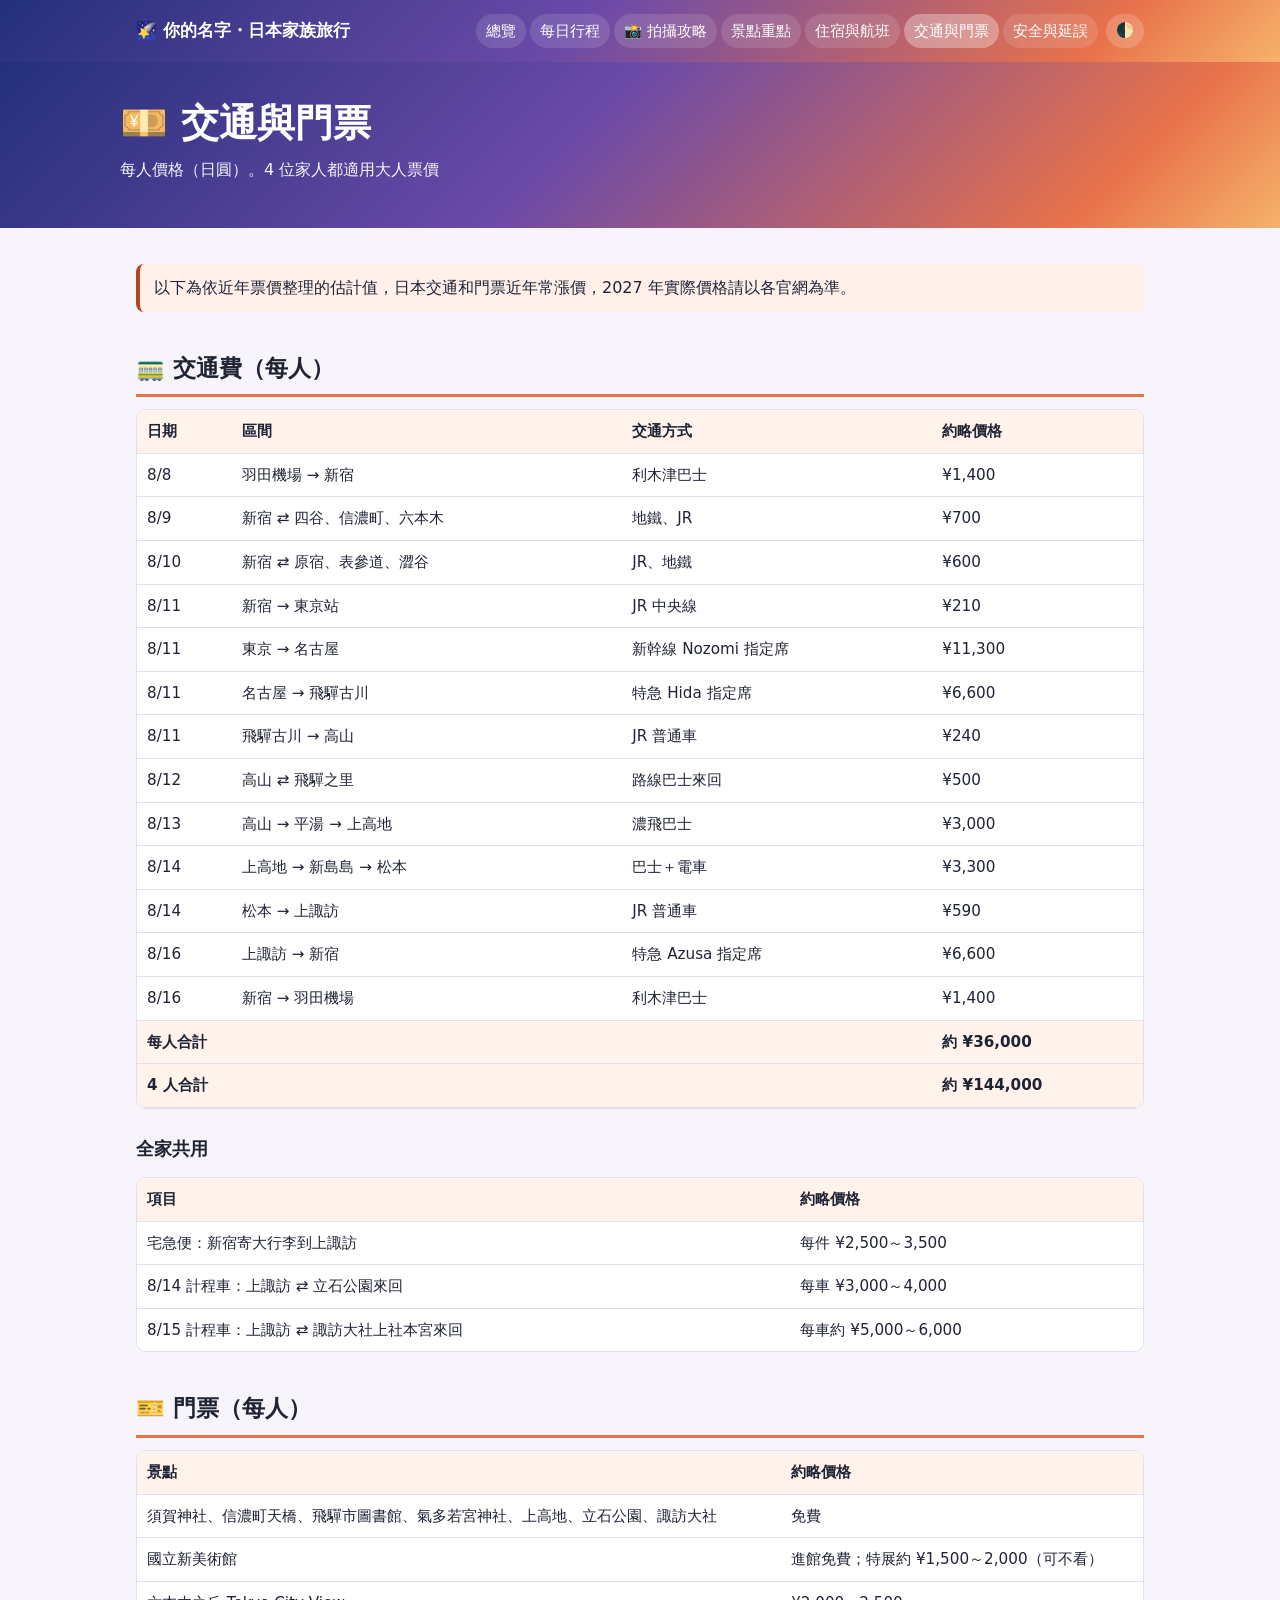
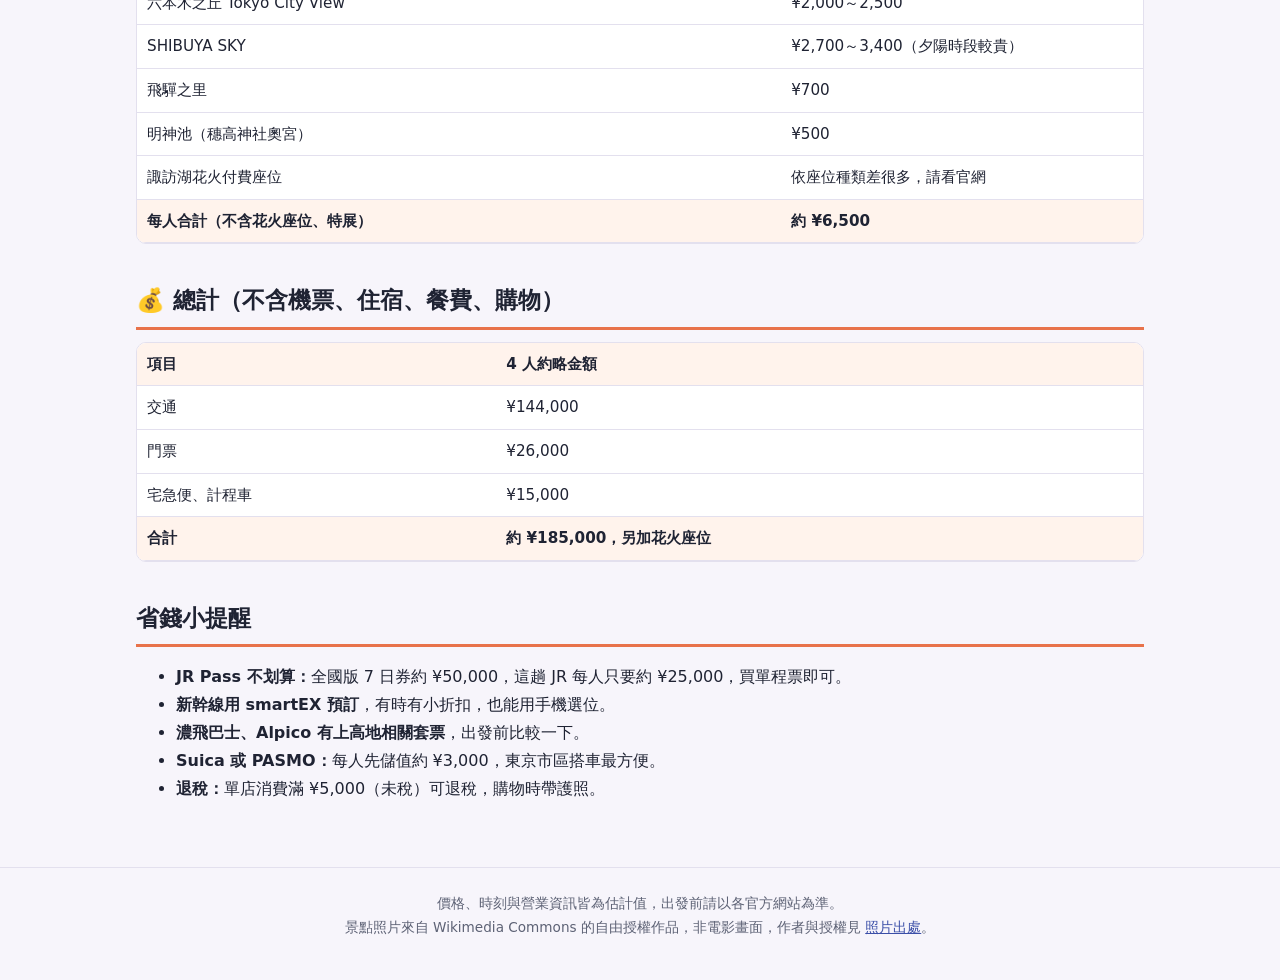
==== costs.html @ 2f8789e5 "Add Your Name family trip site Static GitHub Pages site: 9-day itinerary, Your Name photography guid" ====
<!doctype html>
<html lang="zh-Hant">
<head>
<meta charset="utf-8">
<meta name="viewport" content="width=device-width, initial-scale=1">
<title>交通與門票</title>
<link rel="stylesheet" href="assets/style.css">
</head>
<body>
<section class="hero"><div class="inner">
  <h1>💴 交通與門票</h1>
  <p>每人價格（日圓）。4 位家人都適用大人票價</p>
</div></section>
<main>
  <div class="warn">以下為依近年票價整理的估計值，日本交通和門票近年常漲價，2027 年實際價格請以各官網為準。</div>

  <h2>🚃 交通費（每人）</h2>
  <div class="table-wrap"><table>
    <tr><th>日期</th><th>區間</th><th>交通方式</th><th>約略價格</th></tr>
    <tr><td>8/8</td><td>羽田機場 → 新宿</td><td>利木津巴士</td><td>¥1,400</td></tr>
    <tr><td>8/9</td><td>新宿 ⇄ 四谷、信濃町、六本木</td><td>地鐵、JR</td><td>¥700</td></tr>
    <tr><td>8/10</td><td>新宿 ⇄ 原宿、表參道、澀谷</td><td>JR、地鐵</td><td>¥600</td></tr>
    <tr><td>8/11</td><td>新宿 → 東京站</td><td>JR 中央線</td><td>¥210</td></tr>
    <tr><td>8/11</td><td>東京 → 名古屋</td><td>新幹線 Nozomi 指定席</td><td>¥11,300</td></tr>
    <tr><td>8/11</td><td>名古屋 → 飛驒古川</td><td>特急 Hida 指定席</td><td>¥6,600</td></tr>
    <tr><td>8/11</td><td>飛驒古川 → 高山</td><td>JR 普通車</td><td>¥240</td></tr>
    <tr><td>8/12</td><td>高山 ⇄ 飛驒之里</td><td>路線巴士來回</td><td>¥500</td></tr>
    <tr><td>8/13</td><td>高山 → 平湯 → 上高地</td><td>濃飛巴士</td><td>¥3,000</td></tr>
    <tr><td>8/14</td><td>上高地 → 新島島 → 松本</td><td>巴士＋電車</td><td>¥3,300</td></tr>
    <tr><td>8/14</td><td>松本 → 上諏訪</td><td>JR 普通車</td><td>¥590</td></tr>
    <tr><td>8/16</td><td>上諏訪 → 新宿</td><td>特急 Azusa 指定席</td><td>¥6,600</td></tr>
    <tr><td>8/16</td><td>新宿 → 羽田機場</td><td>利木津巴士</td><td>¥1,400</td></tr>
    <tr><th colspan="3">每人合計</th><th>約 ¥36,000</th></tr>
    <tr><th colspan="3">4 人合計</th><th>約 ¥144,000</th></tr>
  </table></div>

  <h3>全家共用</h3>
  <div class="table-wrap"><table>
    <tr><th>項目</th><th>約略價格</th></tr>
    <tr><td>宅急便：新宿寄大行李到上諏訪</td><td>每件 ¥2,500～3,500</td></tr>
    <tr><td>8/14 計程車：上諏訪 ⇄ 立石公園來回</td><td>每車 ¥3,000～4,000</td></tr>
    <tr><td>8/15 計程車：上諏訪 ⇄ 諏訪大社上社本宮來回</td><td>每車約 ¥5,000～6,000</td></tr>
  </table></div>

  <h2>🎫 門票（每人）</h2>
  <div class="table-wrap"><table>
    <tr><th>景點</th><th>約略價格</th></tr>
    <tr><td>須賀神社、信濃町天橋、飛驒市圖書館、氣多若宮神社、上高地、立石公園、諏訪大社</td><td>免費</td></tr>
    <tr><td>國立新美術館</td><td>進館免費；特展約 ¥1,500～2,000（可不看）</td></tr>
    <tr><td>六本木之丘 Tokyo City View</td><td>¥2,000～2,500</td></tr>
    <tr><td>SHIBUYA SKY</td><td>¥2,700～3,400（夕陽時段較貴）</td></tr>
    <tr><td>飛驒之里</td><td>¥700</td></tr>
    <tr><td>明神池（穗高神社奧宮）</td><td>¥500</td></tr>
    <tr><td>諏訪湖花火付費座位</td><td>依座位種類差很多，請看官網</td></tr>
    <tr><th>每人合計（不含花火座位、特展）</th><th>約 ¥6,500</th></tr>
  </table></div>

  <h2>💰 總計（不含機票、住宿、餐費、購物）</h2>
  <div class="table-wrap"><table>
    <tr><th>項目</th><th>4 人約略金額</th></tr>
    <tr><td>交通</td><td>¥144,000</td></tr>
    <tr><td>門票</td><td>¥26,000</td></tr>
    <tr><td>宅急便、計程車</td><td>¥15,000</td></tr>
    <tr><th>合計</th><th>約 ¥185,000，另加花火座位</th></tr>
  </table></div>

  <h2>省錢小提醒</h2>
  <ul>
    <li><b>JR Pass 不划算：</b>全國版 7 日券約 ¥50,000，這趟 JR 每人只要約 ¥25,000，買單程票即可。</li>
    <li><b>新幹線用 smartEX 預訂</b>，有時有小折扣，也能用手機選位。</li>
    <li><b>濃飛巴士、Alpico 有上高地相關套票</b>，出發前比較一下。</li>
    <li><b>Suica 或 PASMO：</b>每人先儲值約 ¥3,000，東京市區搭車最方便。</li>
    <li><b>退稅：</b>單店消費滿 ¥5,000（未稅）可退稅，購物時帶護照。</li>
  </ul>
</main>
<script src="assets/site.js"></script>
</body>
</html>
---- assets/style.css ----
:root {
  --bg: #f7f5fb;
  --card: #ffffff;
  --text: #1f2333;
  --muted: #5d6275;
  --line: #e3e0ee;
  --accent: #e8724a;      /* 黃昏橘 */
  --accent2: #3b4fa8;     /* 夜空藍 */
  --soft: #fff3ec;
  --warn: #b4441f;
  --warn-bg: #fff1ea;
  --tip-bg: #eef2ff;
  --hero: linear-gradient(135deg, #24307a 0%, #6b4aa8 45%, #e8724a 85%, #f6b26b 100%);
}
@media (prefers-color-scheme: dark) {
  :root:not([data-theme="light"]) {
    --bg: #12141f; --card: #1b1e2d; --text: #e9e9f2; --muted: #a3a7bd; --line: #2d3146;
    --accent: #f08a62; --accent2: #8fa1ff; --soft: #2a2026; --warn: #ff9a76; --warn-bg: #2c1d18; --tip-bg: #1d2340;
  }
}
:root[data-theme="dark"] {
  --bg: #12141f; --card: #1b1e2d; --text: #e9e9f2; --muted: #a3a7bd; --line: #2d3146;
  --accent: #f08a62; --accent2: #8fa1ff; --soft: #2a2026; --warn: #ff9a76; --warn-bg: #2c1d18; --tip-bg: #1d2340;
}
* { box-sizing: border-box; }
html { -webkit-text-size-adjust: 100%; }
body {
  margin: 0; background: var(--bg); color: var(--text);
  font-family: "Noto Sans TC", "PingFang TC", "Microsoft JhengHei", system-ui, sans-serif;
  line-height: 1.75; font-size: 16px;
}
a { color: var(--accent2); }
img { max-width: 100%; height: auto; display: block; }

.site-header { background: var(--hero); color: #fff; }
.site-header .inner { max-width: 1040px; margin: 0 auto; padding: 14px 16px; display: flex; align-items: center; gap: 12px; flex-wrap: wrap; }
.brand { font-weight: 700; color: #fff; text-decoration: none; font-size: 1.05rem; white-space: nowrap; }
.nav { display: flex; gap: 4px; flex-wrap: wrap; margin-left: auto; }
.nav a { color: #fff; text-decoration: none; padding: 4px 10px; border-radius: 999px; font-size: .92rem; background: rgba(255,255,255,.12); }
.nav a:hover, .nav a.active { background: rgba(255,255,255,.32); }

.hero { background: var(--hero); color: #fff; padding: 36px 16px 44px; }
.hero .inner { max-width: 1040px; margin: 0 auto; }
.hero h1 { font-size: clamp(1.6rem, 5vw, 2.4rem); margin: 0 0 8px; line-height: 1.3; }
.hero p { margin: 0; opacity: .95; }

main { max-width: 1040px; margin: 0 auto; padding: 24px 16px 48px; }
h2 { font-size: 1.45rem; margin: 36px 0 12px; padding-bottom: 6px; border-bottom: 3px solid var(--accent); }
h3 { font-size: 1.15rem; margin: 24px 0 8px; }
.card { background: var(--card); border: 1px solid var(--line); border-radius: 14px; padding: 18px; margin: 16px 0; }
.grid { display: grid; gap: 16px; grid-template-columns: repeat(auto-fill, minmax(260px, 1fr)); }
.tile { display: block; background: var(--card); border: 1px solid var(--line); border-radius: 14px; padding: 16px; text-decoration: none; color: var(--text); }
.tile:hover { border-color: var(--accent); }
.tile .t { font-weight: 700; font-size: 1.05rem; }
.tile .d { color: var(--muted); font-size: .92rem; }
.badge { display: inline-block; background: var(--accent); color: #fff; font-size: .78rem; padding: 1px 8px; border-radius: 999px; vertical-align: middle; }

.table-wrap { overflow-x: auto; -webkit-overflow-scrolling: touch; margin: 12px 0; border-radius: 10px; border: 1px solid var(--line); }
table { border-collapse: collapse; width: 100%; background: var(--card); font-size: .95rem; }
th, td { padding: 8px 10px; border-bottom: 1px solid var(--line); text-align: left; vertical-align: top; }
th { background: var(--soft); white-space: nowrap; }
td.time { white-space: nowrap; font-variant-numeric: tabular-nums; color: var(--accent2); font-weight: 600; }
tr:last-child td { border-bottom: 0; }

.note { background: var(--tip-bg); border-left: 4px solid var(--accent2); padding: 10px 14px; border-radius: 8px; margin: 12px 0; }
.warn { background: var(--warn-bg); border-left: 4px solid var(--warn); padding: 10px 14px; border-radius: 8px; margin: 12px 0; }
.day { background: var(--card); border: 1px solid var(--line); border-radius: 14px; padding: 4px 18px 14px; margin: 20px 0; }
.day h2 { border: 0; margin-top: 16px; }
.stay { font-weight: 600; margin-top: 8px; }

.spot { display: grid; grid-template-columns: minmax(0, 360px) minmax(0, 1fr); gap: 18px; background: var(--card); border: 1px solid var(--line); border-radius: 14px; padding: 16px; margin: 18px 0; }
.spot h3 { margin-top: 0; }
.spot ul { padding-left: 1.2em; margin: 6px 0; }
.spot .scene { color: var(--muted); font-size: .95rem; }
figure { margin: 0; }
figure img { border-radius: 10px; width: 100%; aspect-ratio: 4 / 3; object-fit: cover; background: var(--line); }
figcaption { font-size: .75rem; color: var(--muted); margin-top: 4px; }
@media (max-width: 720px) { .spot { grid-template-columns: 1fr; } }

.toc { display: flex; flex-wrap: wrap; gap: 6px; margin: 8px 0 0; }
.toc a { font-size: .88rem; text-decoration: none; padding: 2px 10px; border: 1px solid var(--line); border-radius: 999px; background: var(--card); }

footer { text-align: center; color: var(--muted); font-size: .85rem; padding: 24px 16px 40px; border-top: 1px solid var(--line); }
.theme-btn { margin-left: 4px; background: rgba(255,255,255,.18); color: #fff; border: 0; border-radius: 999px; padding: 4px 10px; cursor: pointer; font-size: .9rem; }
@media print { .site-header, .theme-btn, footer { display: none; } .hero { background: none; color: #000; } }
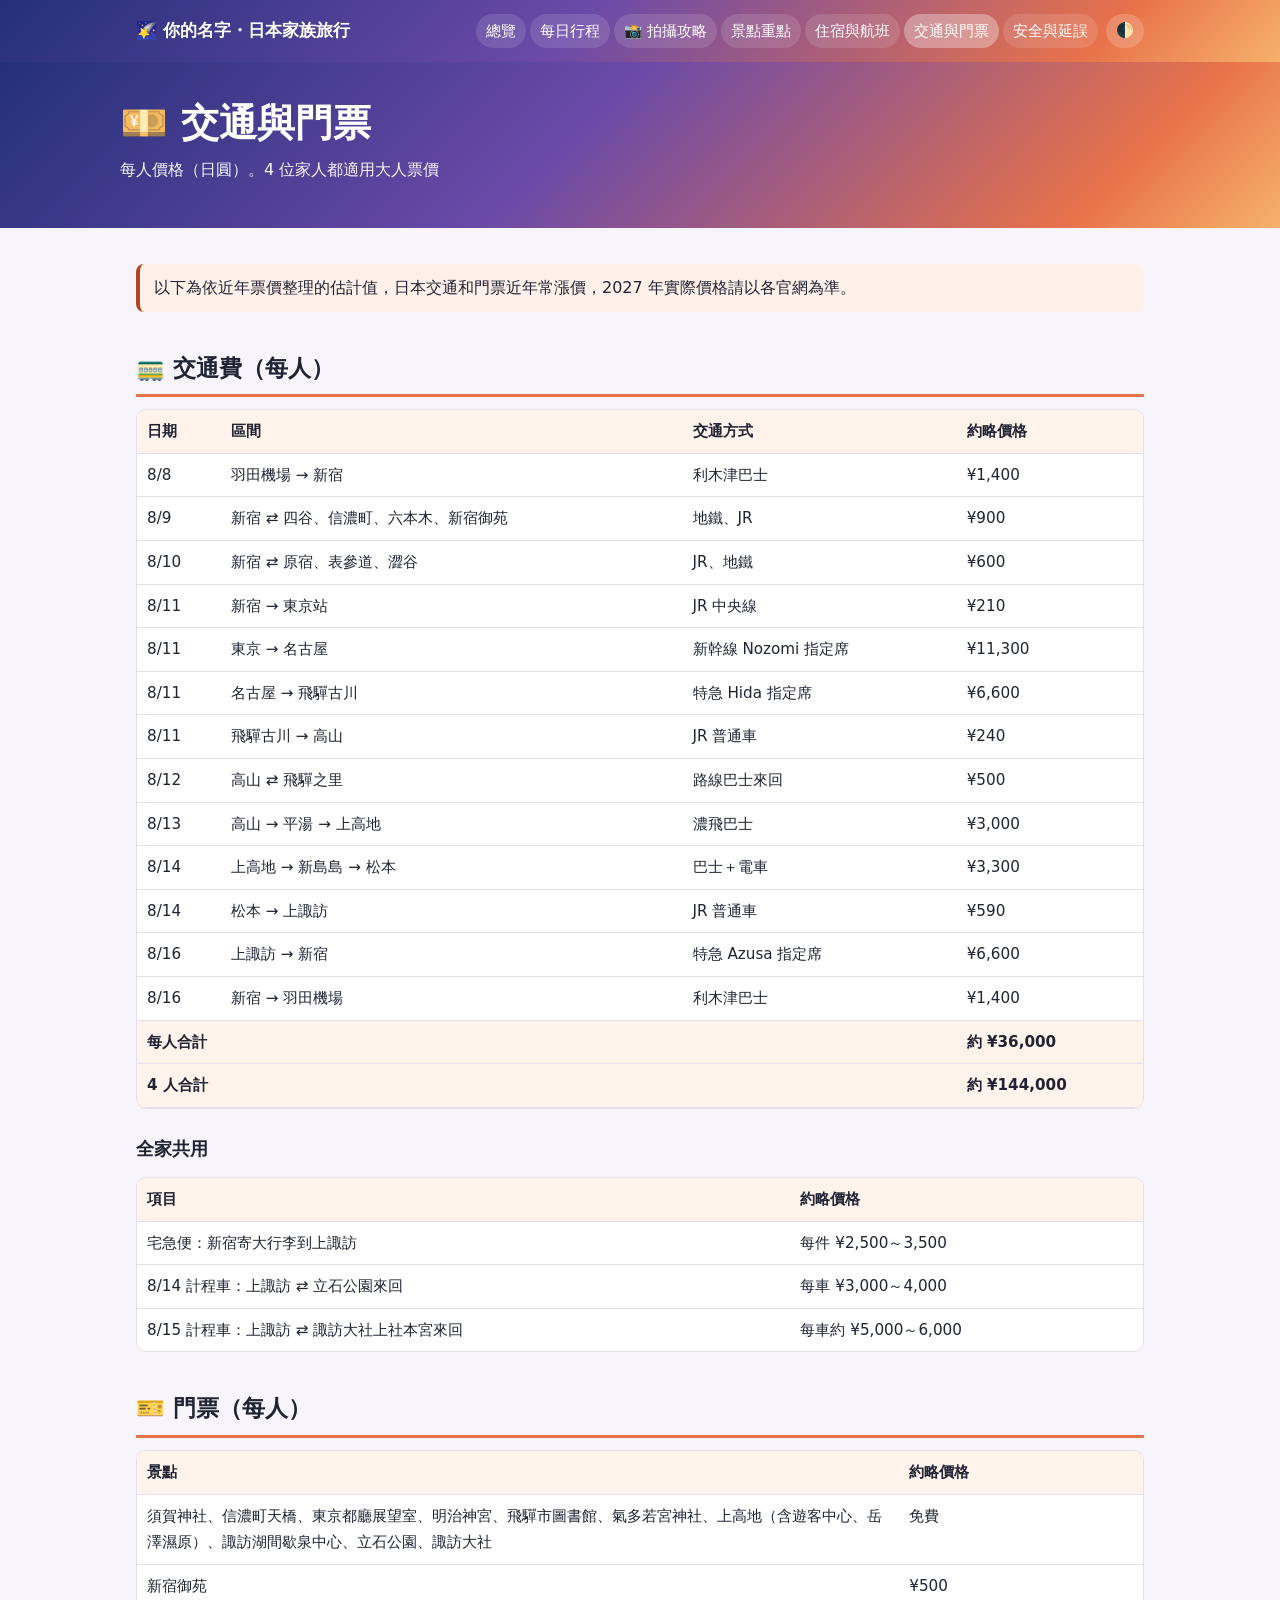
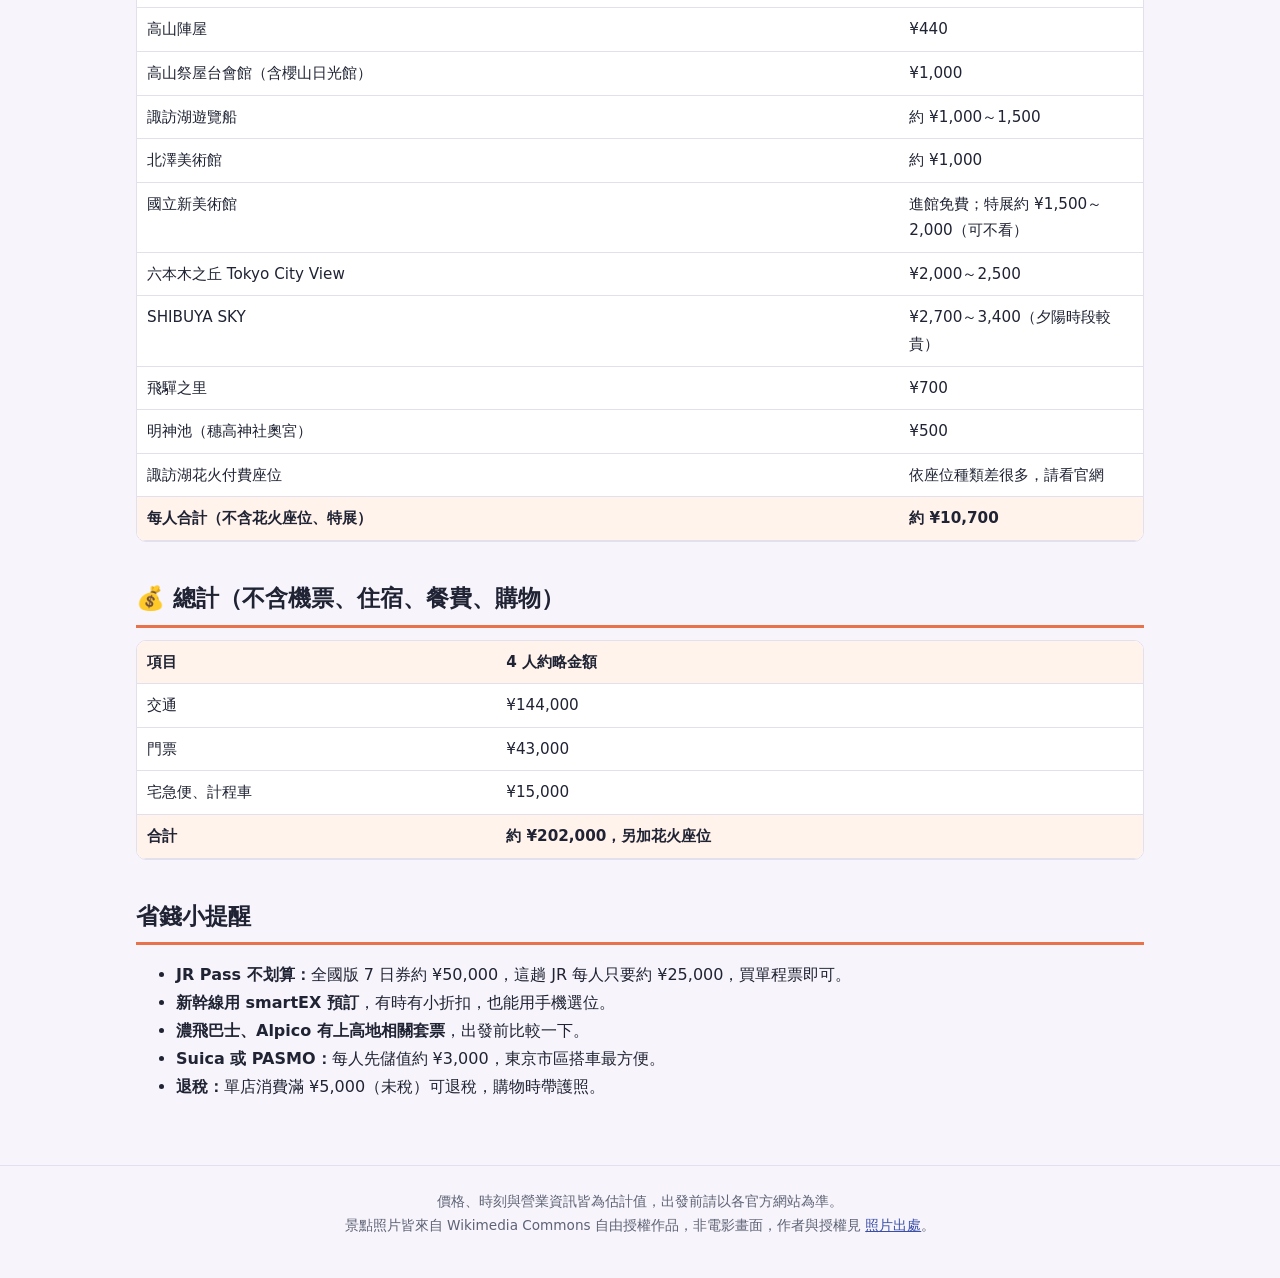
==== commit d0141586: "Fill pre-dinner afternoons with activities Replace the afternoon rest and onsen blocks with sightsee" ====
--- a/costs.html
+++ b/costs.html
@@ -18,7 +18,7 @@
   <div class="table-wrap"><table>
     <tr><th>日期</th><th>區間</th><th>交通方式</th><th>約略價格</th></tr>
     <tr><td>8/8</td><td>羽田機場 → 新宿</td><td>利木津巴士</td><td>¥1,400</td></tr>
-    <tr><td>8/9</td><td>新宿 ⇄ 四谷、信濃町、六本木</td><td>地鐵、JR</td><td>¥700</td></tr>
+    <tr><td>8/9</td><td>新宿 ⇄ 四谷、信濃町、六本木、新宿御苑</td><td>地鐵、JR</td><td>¥900</td></tr>
     <tr><td>8/10</td><td>新宿 ⇄ 原宿、表參道、澀谷</td><td>JR、地鐵</td><td>¥600</td></tr>
     <tr><td>8/11</td><td>新宿 → 東京站</td><td>JR 中央線</td><td>¥210</td></tr>
     <tr><td>8/11</td><td>東京 → 名古屋</td><td>新幹線 Nozomi 指定席</td><td>¥11,300</td></tr>
@@ -45,23 +45,28 @@
   <h2>🎫 門票（每人）</h2>
   <div class="table-wrap"><table>
     <tr><th>景點</th><th>約略價格</th></tr>
-    <tr><td>須賀神社、信濃町天橋、飛驒市圖書館、氣多若宮神社、上高地、立石公園、諏訪大社</td><td>免費</td></tr>
+    <tr><td>須賀神社、信濃町天橋、東京都廳展望室、明治神宮、飛驒市圖書館、氣多若宮神社、上高地（含遊客中心、岳澤濕原）、諏訪湖間歇泉中心、立石公園、諏訪大社</td><td>免費</td></tr>
+    <tr><td>新宿御苑</td><td>¥500</td></tr>
+    <tr><td>高山陣屋</td><td>¥440</td></tr>
+    <tr><td>高山祭屋台會館（含櫻山日光館）</td><td>¥1,000</td></tr>
+    <tr><td>諏訪湖遊覽船</td><td>約 ¥1,000～1,500</td></tr>
+    <tr><td>北澤美術館</td><td>約 ¥1,000</td></tr>
     <tr><td>國立新美術館</td><td>進館免費；特展約 ¥1,500～2,000（可不看）</td></tr>
     <tr><td>六本木之丘 Tokyo City View</td><td>¥2,000～2,500</td></tr>
     <tr><td>SHIBUYA SKY</td><td>¥2,700～3,400（夕陽時段較貴）</td></tr>
     <tr><td>飛驒之里</td><td>¥700</td></tr>
     <tr><td>明神池（穗高神社奧宮）</td><td>¥500</td></tr>
     <tr><td>諏訪湖花火付費座位</td><td>依座位種類差很多，請看官網</td></tr>
-    <tr><th>每人合計（不含花火座位、特展）</th><th>約 ¥6,500</th></tr>
+    <tr><th>每人合計（不含花火座位、特展）</th><th>約 ¥10,700</th></tr>
   </table></div>
 
   <h2>💰 總計（不含機票、住宿、餐費、購物）</h2>
   <div class="table-wrap"><table>
     <tr><th>項目</th><th>4 人約略金額</th></tr>
     <tr><td>交通</td><td>¥144,000</td></tr>
-    <tr><td>門票</td><td>¥26,000</td></tr>
+    <tr><td>門票</td><td>¥43,000</td></tr>
     <tr><td>宅急便、計程車</td><td>¥15,000</td></tr>
-    <tr><th>合計</th><th>約 ¥185,000，另加花火座位</th></tr>
+    <tr><th>合計</th><th>約 ¥202,000，另加花火座位</th></tr>
   </table></div>
 
   <h2>省錢小提醒</h2>
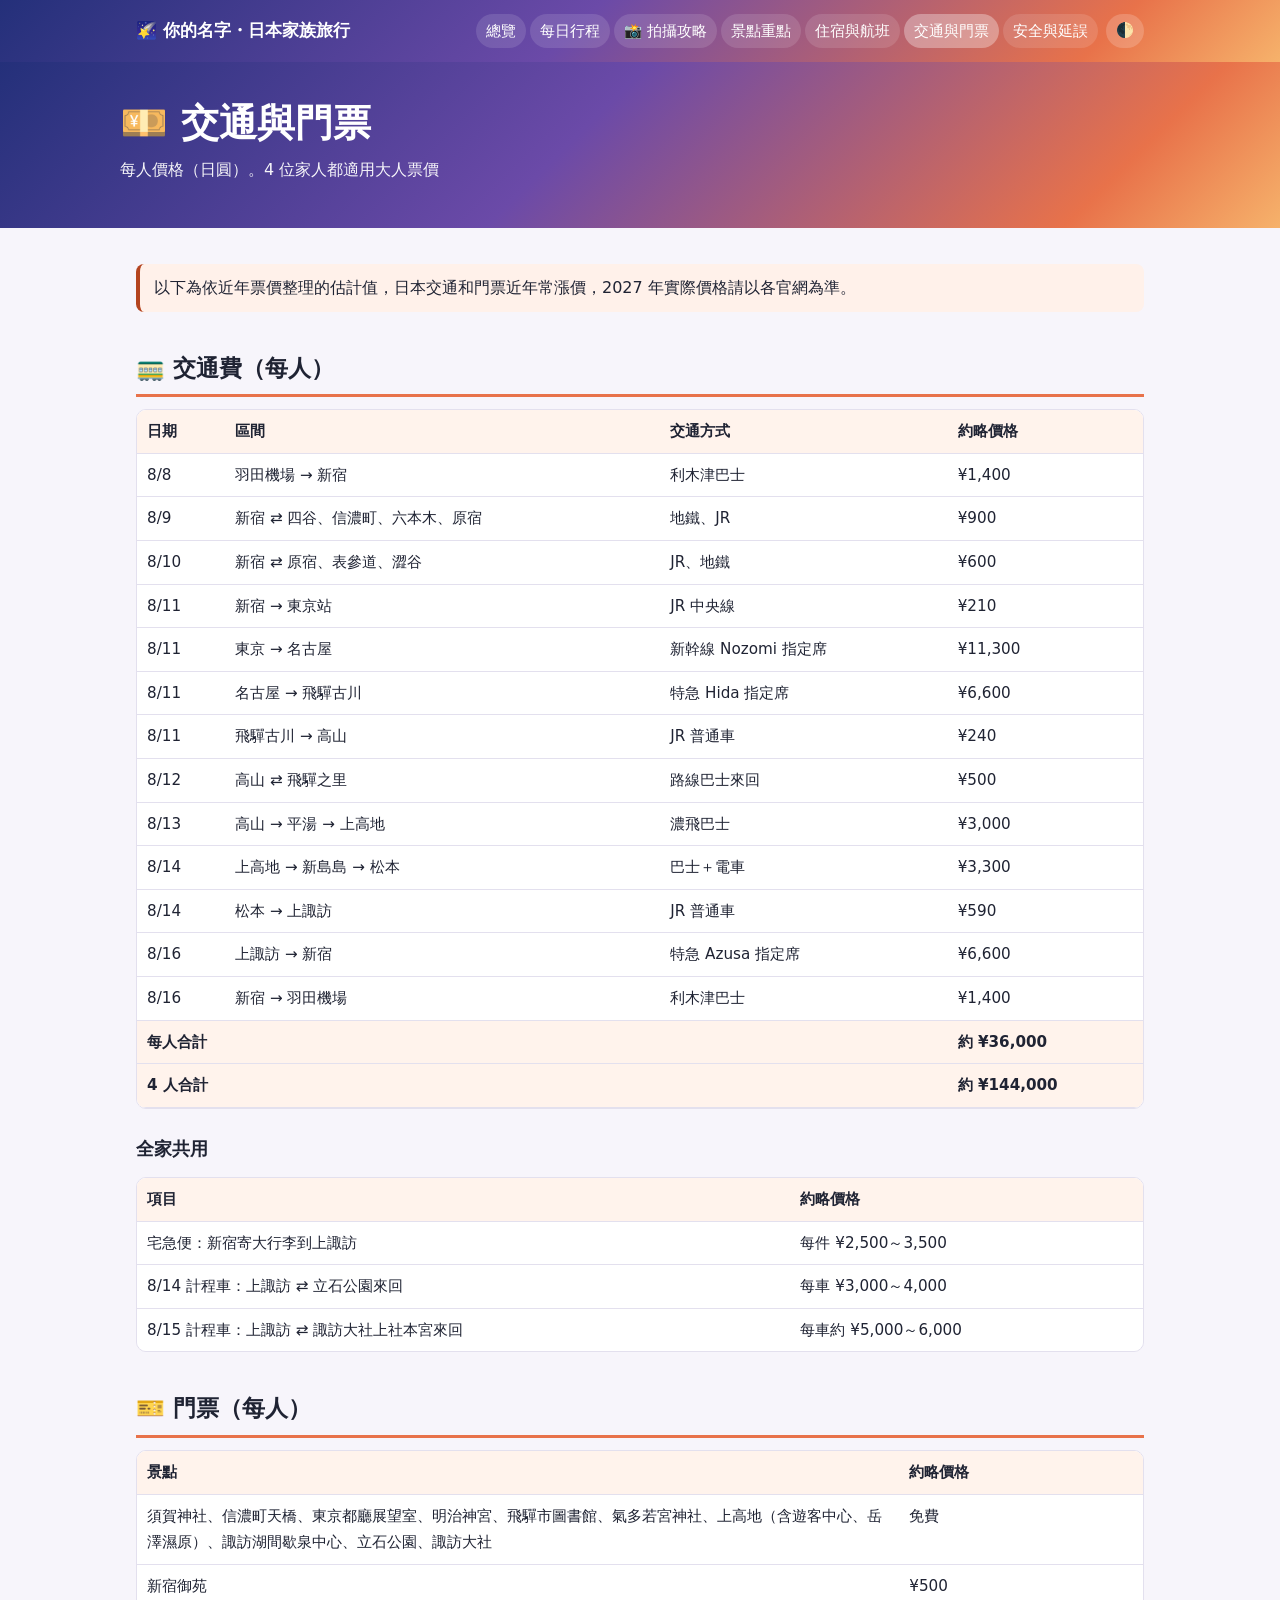
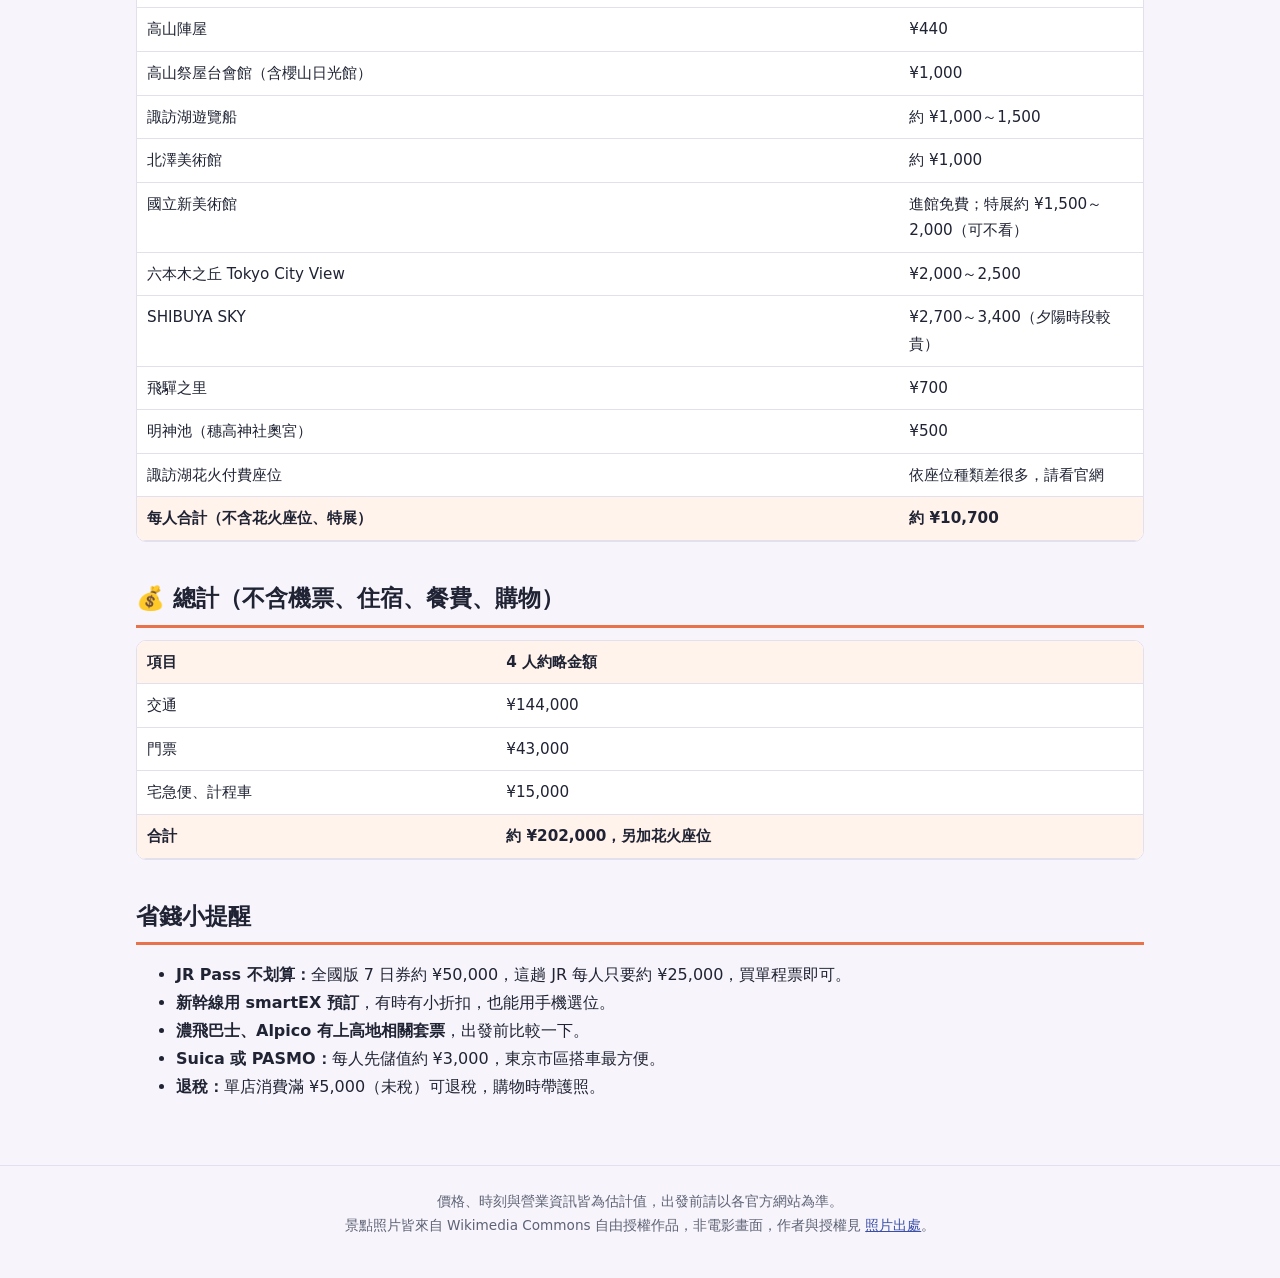
==== commit c978799d: "Move Shinjuku Gyoen off its Monday closure; correct geyser note Co-Authored-By: Claude Opus 5.5 <nor" ====
--- a/costs.html
+++ b/costs.html
@@ -18,7 +18,7 @@
   <div class="table-wrap"><table>
     <tr><th>日期</th><th>區間</th><th>交通方式</th><th>約略價格</th></tr>
     <tr><td>8/8</td><td>羽田機場 → 新宿</td><td>利木津巴士</td><td>¥1,400</td></tr>
-    <tr><td>8/9</td><td>新宿 ⇄ 四谷、信濃町、六本木、新宿御苑</td><td>地鐵、JR</td><td>¥900</td></tr>
+    <tr><td>8/9</td><td>新宿 ⇄ 四谷、信濃町、六本木、原宿</td><td>地鐵、JR</td><td>¥900</td></tr>
     <tr><td>8/10</td><td>新宿 ⇄ 原宿、表參道、澀谷</td><td>JR、地鐵</td><td>¥600</td></tr>
     <tr><td>8/11</td><td>新宿 → 東京站</td><td>JR 中央線</td><td>¥210</td></tr>
     <tr><td>8/11</td><td>東京 → 名古屋</td><td>新幹線 Nozomi 指定席</td><td>¥11,300</td></tr>
--- a/assets/style.css
+++ b/assets/style.css
@@ -75,6 +75,8 @@
 figure { margin: 0; }
 figure img { border-radius: 10px; width: 100%; aspect-ratio: 4 / 3; object-fit: cover; background: var(--line); }
 figcaption { font-size: .75rem; color: var(--muted); margin-top: 4px; }
+.figs { display: grid; gap: 14px; align-content: start; }
+.fig-note { font-size: .85rem; margin: 6px 0 0; }
 @media (max-width: 720px) { .spot { grid-template-columns: 1fr; } }
 
 .toc { display: flex; flex-wrap: wrap; gap: 6px; margin: 8px 0 0; }
